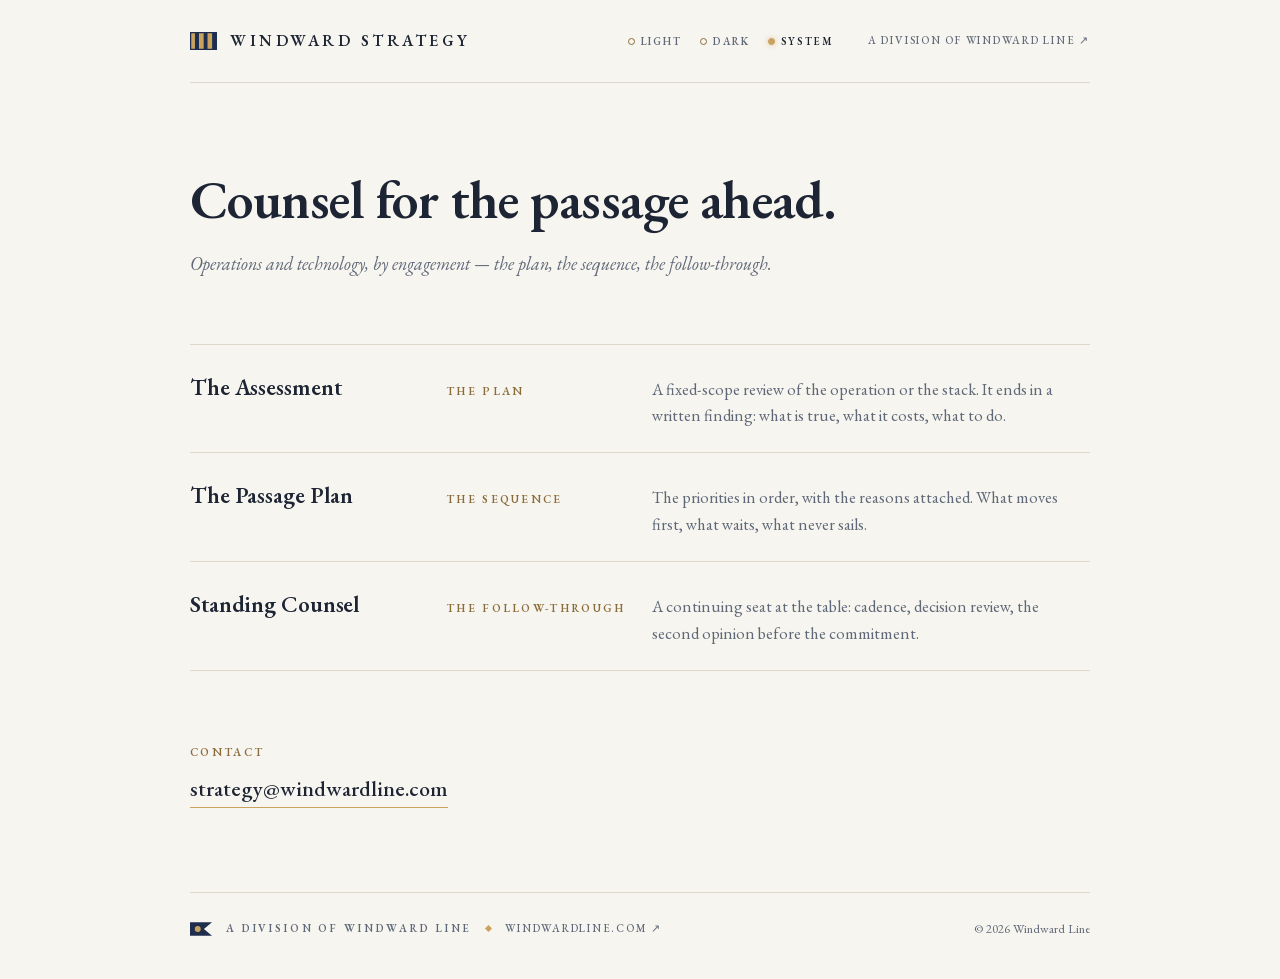
==== index.html @ db5aa616 "feat: launch windwardline-strategy — the Chart Room" ====
<!DOCTYPE html>
<html lang="en">
<head>
<meta charset="utf-8">
<meta name="viewport" content="width=device-width, initial-scale=1">
<title>Windward Strategy</title>
<meta name="description" content="Windward Strategy is the advisory division of Windward Line. Operations and technology, by engagement: the plan, the sequence, the follow-through.">
<script src="script.js"></script>
<link rel="preload" href="fonts/EBGaramond-Roman.woff2" as="font" type="font/woff2" crossorigin>
<link rel="preload" href="fonts/EBGaramond-Italic.woff2" as="font" type="font/woff2" crossorigin>
<link rel="stylesheet" href="style.css">
<link rel="icon" href="favicon.ico" sizes="32x32">
<link rel="icon" href="favicon.svg" type="image/svg+xml">
<link rel="apple-touch-icon" href="apple-touch-icon.png">
</head>
<body>

<header class="top">
  <span class="brand">
    <svg class="gflag" width="27" height="18" viewBox="0 0 30 20" role="img" aria-label="Windward Strategy flag">
      <rect x="0.7" y="0.7" width="4.766" height="18.6" fill="#c9a25e"/><rect x="5.466" y="0.7" width="4.766" height="18.6" fill="#202e4d"/><rect x="10.233" y="0.7" width="4.766" height="18.6" fill="#c9a25e"/><rect x="15" y="0.7" width="4.766" height="18.6" fill="#202e4d"/><rect x="19.766" y="0.7" width="4.766" height="18.6" fill="#c9a25e"/><rect x="24.533" y="0.7" width="4.767" height="18.6" fill="#202e4d"/>
      <rect class="mount" x="0.7" y="0.7" width="28.6" height="18.6" fill="none" stroke-width="1.4"/>
    </svg>
    <span class="brand-name">Windward Strategy</span>
  </span>
  <div class="top-right">
    <div class="lamp" role="group" aria-label="Lamp">
      <button class="lamp-opt" type="button" data-set-theme="light" aria-pressed="false">Light</button>
      <button class="lamp-opt" type="button" data-set-theme="dark" aria-pressed="false">Dark</button>
      <button class="lamp-opt" type="button" data-set-theme="system" aria-pressed="true">System</button>
    </div>
    <a class="top-link" href="https://windwardline.com" target="_blank" rel="noopener">A division of Windward Line ↗</a>
  </div>
</header>

<main>
  <section class="hero" aria-label="Windward Strategy">
    <h1 class="hero-h1">Counsel for the passage ahead.</h1>
    <p class="hero-sub">Operations and technology, by engagement — the plan, the sequence, the follow-through.</p>
  </section>

  <section class="engagements" aria-label="Engagements">
    <div class="eng">
      <span class="eng-name">The Assessment</span>
      <span class="eng-kicker">The Plan</span>
      <span class="eng-desc">A fixed-scope review of the operation or the stack. It ends in a written finding: what is true, what it costs, what to do.</span>
    </div>
    <div class="eng">
      <span class="eng-name">The Passage Plan</span>
      <span class="eng-kicker">The Sequence</span>
      <span class="eng-desc">The priorities in order, with the reasons attached. What moves first, what waits, what never sails.</span>
    </div>
    <div class="eng">
      <span class="eng-name">Standing Counsel</span>
      <span class="eng-kicker">The Follow-Through</span>
      <span class="eng-desc">A continuing seat at the table: cadence, decision review, the second opinion before the commitment.</span>
    </div>
  </section>
</main>

<section class="contact" aria-label="Contact">
  <h2 class="contact-label">Contact</h2>
  <a class="contact-link" href="mailto:strategy@windwardline.com?subject=%5BWindward%20Strategy%5D%20Contact">strategy@windwardline.com</a>
</section>

<footer class="foot">
  <span class="plate">
    <svg class="hflag" width="22" height="14" viewBox="0 0 34 21" aria-hidden="true">
      <path class="f" d="M0 0 H34 L21.5 10.5 L34 21 H0 Z"/>
      <circle class="d" cx="12" cy="10.5" r="4.6"/>
    </svg>
    <span class="plate-text">A division of Windward Line</span>
    <span class="plate-diamond" aria-hidden="true"></span>
    <a class="plate-link" href="https://windwardline.com" target="_blank" rel="noopener">windwardline.com&nbsp;↗</a>
  </span>
  <span class="foot-copy">© 2026 Windward Line</span>
</footer>

</body>
</html>
---- style.css ----
/* Windward Strategy — the Chart Room. Spec: docs/superpowers/specs/2026-07-27-strategy-chart-room-design.md */

:root {
  color-scheme: light dark;
  --g: #f7f5ef;
  --ink: #1d2433;
  --mut: #5f6878;
  --line: #ddd8cb;
  --gold: #c9a25e;
  --gold-ink: #8a6b39;
  --gf-stroke: #202e4d;
  --hf-fill: #202e4d;
  --hf-stroke: transparent;
  --hf-sw: 0;
  --hf-dot: #c9a25e;
}

@media (prefers-color-scheme: dark) {
  :root {
  --g: #101625;
  --ink: #e7e5da;
  --mut: #99a0b0;
  --line: rgba(231, 229, 218, 0.14);
  --gold: #c9a25e;
  --gold-ink: #d9bd85;
  --gf-stroke: #d9bd85;
  --hf-fill: transparent;
  --hf-stroke: #d9bd85;
  --hf-sw: 1.6;
  --hf-dot: #d9bd85;
  }
}

/* The lamp: a stored choice outranks the OS preference */
:root[data-theme="light"] {
  --g: #f7f5ef;
  --ink: #1d2433;
  --mut: #5f6878;
  --line: #ddd8cb;
  --gold: #c9a25e;
  --gold-ink: #8a6b39;
  --gf-stroke: #202e4d;
  --hf-fill: #202e4d;
  --hf-stroke: transparent;
  --hf-sw: 0;
  --hf-dot: #c9a25e;
}
:root[data-theme="dark"] {
  --g: #101625;
  --ink: #e7e5da;
  --mut: #99a0b0;
  --line: rgba(231, 229, 218, 0.14);
  --gold: #c9a25e;
  --gold-ink: #d9bd85;
  --gf-stroke: #d9bd85;
  --hf-fill: transparent;
  --hf-stroke: #d9bd85;
  --hf-sw: 1.6;
  --hf-dot: #d9bd85;
}

@font-face {
  font-family: "EB Garamond";
  font-style: normal;
  font-weight: 400 800;
  font-display: swap;
  src: url(fonts/EBGaramond-Roman.woff2) format("woff2");
}
@font-face {
  font-family: "EB Garamond";
  font-style: italic;
  font-weight: 400;
  font-display: swap;
  src: url(fonts/EBGaramond-Italic.woff2) format("woff2");
}

* { box-sizing: border-box; margin: 0; }

body {
  font-family: "EB Garamond", Georgia, serif;
  background: var(--g);
  color: var(--ink);
  line-height: 1.6;
  -webkit-font-smoothing: antialiased;
  max-width: 960px;
  margin: 0 auto;
  padding: 0 30px;
}

/* flags — division fields are constant; only the mount flips (flag law) */
.gflag .mount { stroke: var(--gf-stroke); }
.hflag .f { fill: var(--hf-fill); stroke: var(--hf-stroke); stroke-width: var(--hf-sw); }
.hflag .d { fill: var(--hf-dot); }

/* top bar */
.top {
  display: flex;
  align-items: center;
  justify-content: space-between;
  gap: 18px;
  padding: 26px 0;
  border-bottom: 1px solid var(--line);
}
.brand { display: flex; align-items: center; gap: 13px; }
.brand-name {
  font-weight: 600;
  font-size: 16px;
  letter-spacing: 0.22em;
  text-transform: uppercase;
  white-space: nowrap;
}
.top-right { display: flex; align-items: center; gap: 26px; flex-wrap: wrap; justify-content: flex-end; }
.top-link {
  font-size: 11px;
  font-weight: 500;
  letter-spacing: 0.16em;
  color: var(--mut);
  text-decoration: none;
  text-transform: uppercase;
  white-space: nowrap;
}
.top-link:hover { color: var(--gold-ink); }

/* the lamp */
.lamp { display: flex; align-items: center; gap: 2px; }
.lamp-opt {
  display: flex;
  align-items: center;
  gap: 6px;
  background: none;
  border: none;
  padding: 8px 8px;
  cursor: pointer;
  font-family: "EB Garamond", Georgia, serif;
  font-size: 10.5px;
  font-weight: 600;
  letter-spacing: 0.18em;
  text-transform: uppercase;
  color: var(--mut);
}
.lamp-opt::before {
  content: "";
  width: 5px;
  height: 5px;
  border-radius: 50%;
  border: 1px solid var(--gold-ink);
  flex: none;
}
.lamp-opt:hover { color: var(--gold-ink); }
.lamp-opt:focus-visible { outline: 2px solid var(--gold); outline-offset: 3px; }
.lamp-opt[aria-pressed="true"] { color: var(--ink); }
.lamp-opt[aria-pressed="true"]::before {
  background: var(--gold);
  border-color: var(--gold);
  box-shadow: 0 0 5px rgba(201, 162, 94, 0.55);
}

/* hero */
.hero { padding: 88px 0 66px; max-width: 660px; }
.hero-h1 {
  font-weight: 600;
  font-size: clamp(34px, 5.6vw, 54px);
  line-height: 1.05;
  letter-spacing: -0.01em;
  text-wrap: balance;
}
.hero-sub {
  margin-top: 22px;
  font-size: 18px;
  font-style: italic;
  color: var(--mut);
  line-height: 1.55;
}

/* engagement rows */
.engagements { border-top: 1px solid var(--line); }
.eng {
  display: grid;
  grid-template-columns: 230px 180px 1fr;
  gap: 26px;
  align-items: baseline;
  padding: 24px 0;
  border-bottom: 1px solid var(--line);
}
.eng-name { font-weight: 600; font-size: 23px; letter-spacing: -0.005em; }
.eng-kicker {
  font-size: 11.5px;
  font-weight: 600;
  letter-spacing: 0.2em;
  text-transform: uppercase;
  color: var(--gold-ink);
  white-space: nowrap;
}
.eng-desc { font-size: 16.5px; color: var(--mut); line-height: 1.6; max-width: 52ch; }
@media (max-width: 760px) {
  .eng { grid-template-columns: 1fr; gap: 5px; }
  .eng-desc { max-width: none; }
}

/* contact */
.contact { padding: 72px 0 20px; }
.contact-label {
  font-size: 11.5px;
  font-weight: 600;
  letter-spacing: 0.2em;
  text-transform: uppercase;
  color: var(--gold-ink);
}
.contact-link {
  display: inline-block;
  margin-top: 10px;
  font-size: 22px;
  font-weight: 500;
  color: var(--ink);
  text-decoration: none;
  border-bottom: 1px solid var(--gold);
}
.contact-link:hover { color: var(--gold-ink); }
.contact-link:focus-visible { outline: 2px solid var(--gold); outline-offset: 3px; }

/* footer */
.foot {
  margin-top: 64px;
  border-top: 1px solid var(--line);
  padding: 26px 0 40px;
  display: flex;
  flex-wrap: wrap;
  gap: 18px 32px;
  align-items: center;
  justify-content: space-between;
}
.plate { display: flex; align-items: center; gap: 14px; flex-wrap: wrap; }
.plate-text {
  font-weight: 600;
  font-size: 11px;
  letter-spacing: 0.26em;
  text-transform: uppercase;
  color: var(--mut);
}
.plate-diamond {
  width: 5px;
  height: 5px;
  background: var(--gold);
  transform: rotate(45deg);
  flex: none;
}
.plate-link {
  font-size: 11px;
  font-weight: 500;
  letter-spacing: 0.16em;
  text-transform: uppercase;
  color: var(--mut);
  text-decoration: none;
}
.plate-link:hover { color: var(--gold-ink); }
.foot-copy { font-size: 12.5px; color: var(--mut); }
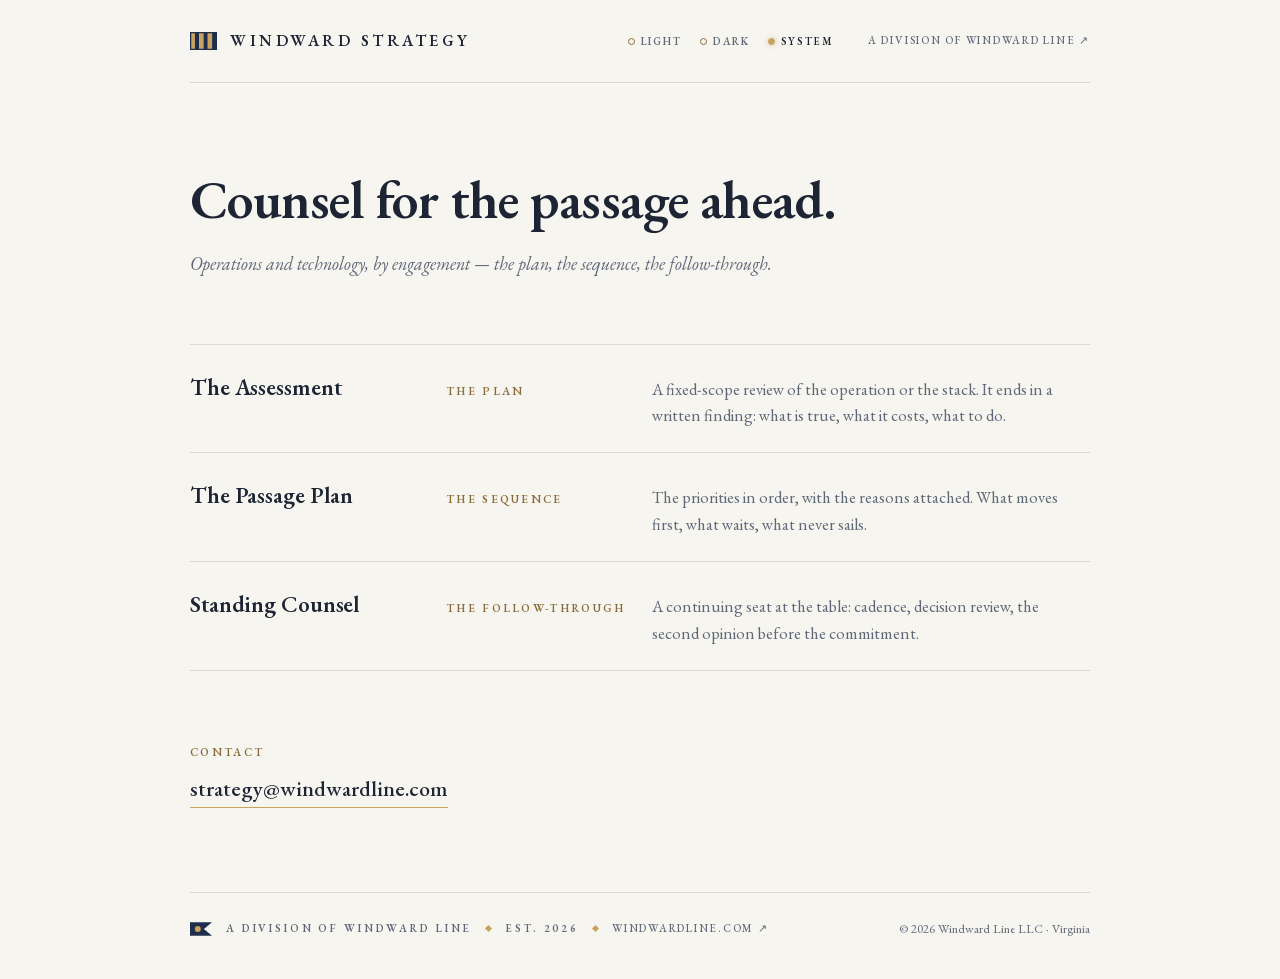
==== commit 6e9cf56e: "feat: the house shows its papers — Est. 2026 on the plate, LLC · Virginia in the copyright" ====
--- a/index.html
+++ b/index.html
@@ -71,9 +71,11 @@
     </svg>
     <span class="plate-text">A division of Windward Line</span>
     <span class="plate-diamond" aria-hidden="true"></span>
+    <span class="plate-text">Est. 2026</span>
+    <span class="plate-diamond" aria-hidden="true"></span>
     <a class="plate-link" href="https://windwardline.com" target="_blank" rel="noopener">windwardline.com&nbsp;↗</a>
   </span>
-  <span class="foot-copy">© 2026 Windward Line</span>
+  <span class="foot-copy">© 2026 Windward Line LLC · Virginia</span>
 </footer>
 
 </body>
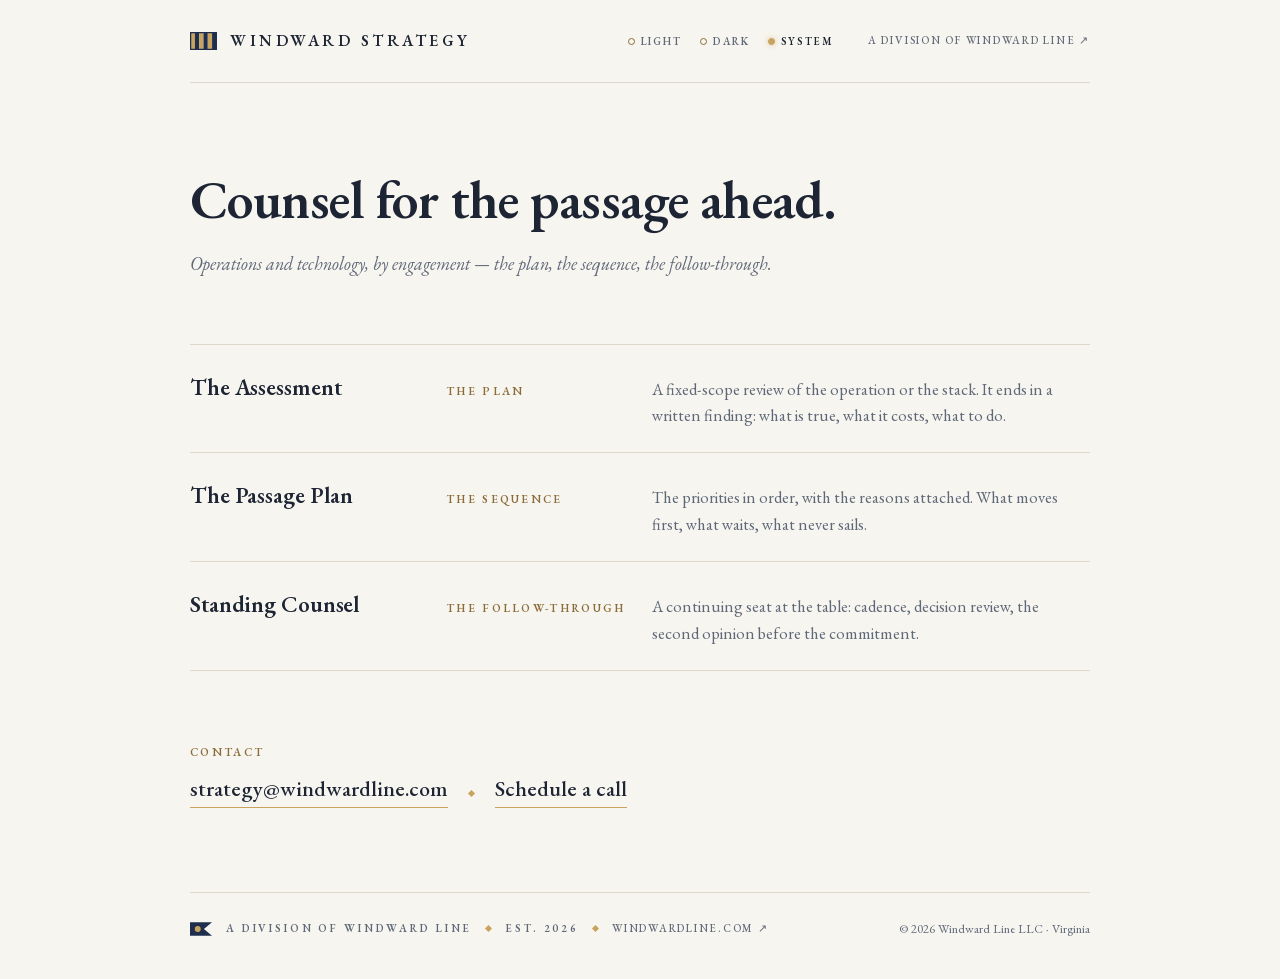
==== commit f248dda1: "fix: contact separator and inline schedule email - Gold diamond separator between the contact email " ====
--- a/index.html
+++ b/index.html
@@ -61,6 +61,8 @@
 <section class="contact" aria-label="Contact">
   <h2 class="contact-label">Contact</h2>
   <a class="contact-link" href="mailto:strategy@windwardline.com?subject=%5BWindward%20Strategy%5D%20Contact">strategy@windwardline.com</a>
+  <span class="contact-sep" aria-hidden="true"></span>
+  <a class="contact-link" href="/schedule">Schedule&nbsp;a&nbsp;call</a>
 </section>
 
 <footer class="foot">
--- a/style.css
+++ b/style.css
@@ -254,3 +254,10 @@
 }
 .plate-link:hover { color: var(--gold-ink); }
 .foot-copy { font-size: 12.5px; color: var(--mut); }
+
+/* the gangway (scheduling) */
+a.brand { text-decoration: none; color: inherit; }
+.sched { max-width: 900px; margin: 0 auto; padding: 10px 30px 8px; }
+.sched-frame { display: block; width: 100%; height: 780px; border: 1px solid var(--line); background: #ffffff; }
+.contact-sep { display: inline-block; width: 5px; height: 5px; background: var(--gold); transform: rotate(45deg); margin: 0 18px; vertical-align: middle; }
+.hero-sub a { color: inherit; text-decoration: underline; text-underline-offset: 4px; }
